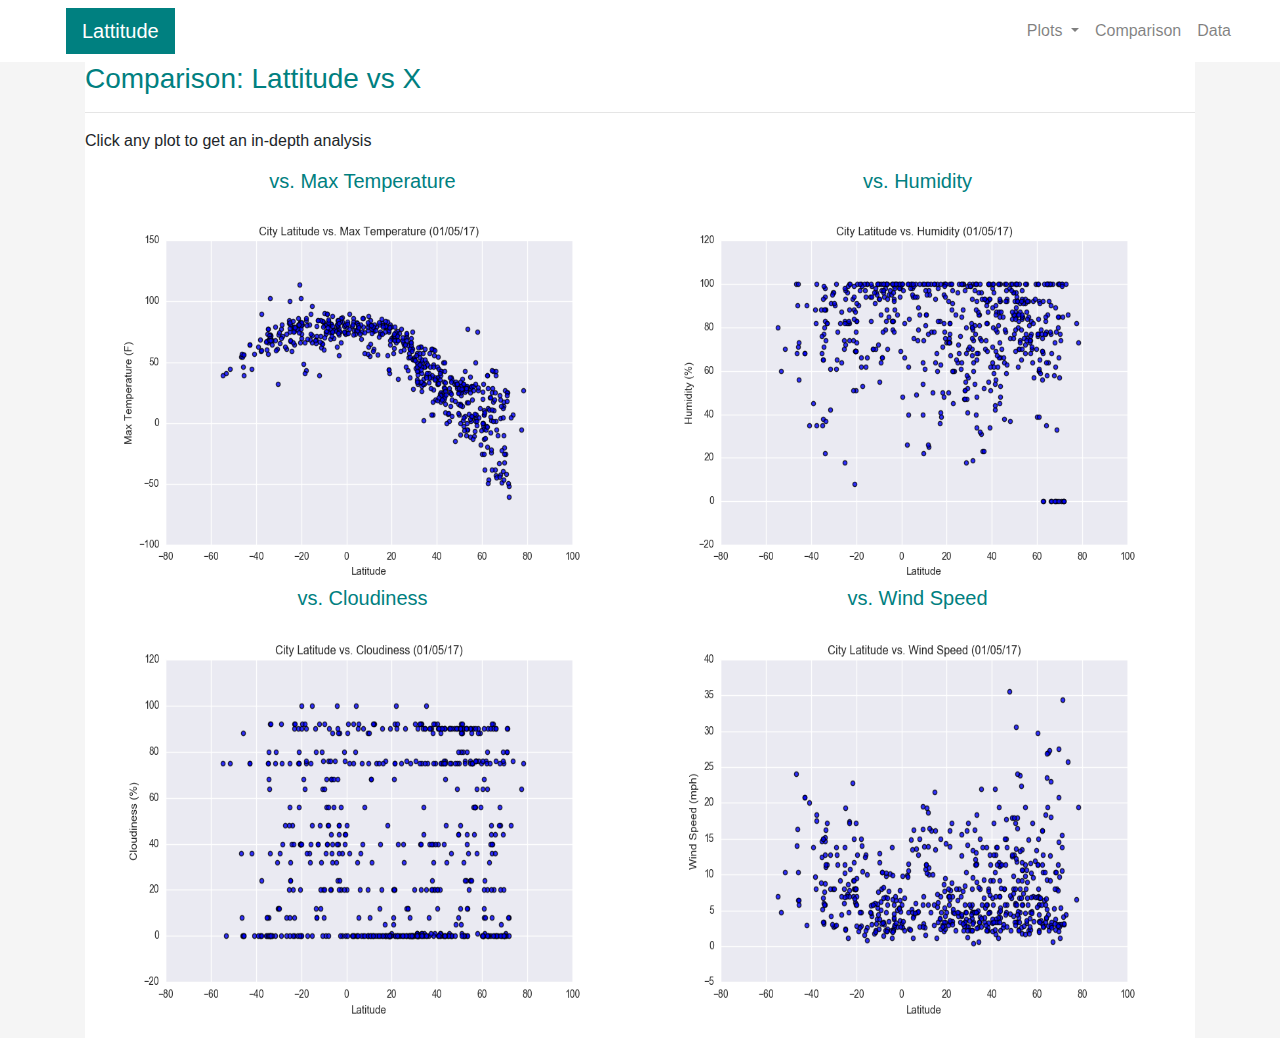
==== comparison.html @ bf182278 "update" ====
<!DOCTYPE html>
<html>
    <head>
        <title>Web Homework</title>
        <link rel="stylesheet" href="https://stackpath.bootstrapcdn.com/bootstrap/4.3.1/css/bootstrap.min.css" integrity="sha384-ggOyR0iXCbMQv3Xipma34MD+dH/1fQ784/j6cY/iJTQUOhcWr7x9JvoRxT2MZw1T" crossorigin="anonymous">
        <link rel="stylesheet" href="style.css">
    </head>

    <body>

        <div class = "navigation">
            <nav class="navbar navbar-expand-lg navbar-light" id = "nav">
                <a class="navbar-brand" id ="title" href="index.html">Lattitude</a>
                <button class="navbar-toggler" type="button" data-toggle="collapse" data-target="#navbarDropdown" aria-controls="navbarDropdown" aria-expanded="false" aria-label="Dropdown">
                    <span class="navbar-toggler-icon"></span>
                </button>

                <div class="collapse navbar-collapse stuff" id="navbarDropdown">
                    <ul class="navbar-nav ml-auto">
                        <li class="nav-item dropdown">
                            <a class="nav-link dropdown-toggle" href="#" id="navbarDropdownMenuLink" data-toggle="dropdown" aria-haspopup="true" aria-expanded="false">
                                Plots
                            </a>
                            <div class="dropdown-menu" aria-labelledby="navbarDropdownMenuLink">
                                <a class="dropdown-item" href="temperature.html">Temperature</a>
                                <a class="dropdown-item" href="humidity.html">Humidity</a>
                                <a class="dropdown-item" href="cloudiness.html">Cloudiness</a>
                                <a class="dropdown-item" href="windspeed.html">Wind Speed</a>
                            </div>
                        </li>
                        <li class="nav-item">
                            <a class="nav-link" href="comparison.html">Comparison</a>
                        </li>
                        <li class="nav-item">
                            <a class="nav-link" href="data.html">Data</a>
                        </li>
                    </ul>
                </div>
            </nav>
        </div>

        <div class = "container">
            <div class = "row">
                <div class = "col-sm-12">
                    <div class = "dataBox">
                        <h3>Comparison: Lattitude vs X</h3>
                        <hr>
                        <p>Click any plot to get an in-depth analysis</p>
                        
                        <div class = "container">
                            <div class = "row">
                                <div class = "col-sm-6">
                                    <h5>vs. Max Temperature</h5>
                                    <a href="temperature.html">
                                        <img class = "boxImg" src = "Resources/assets/images/Fig1.png" alt = "Temp Chart">
                                    </a>
                                </div>
                                <div class = "col-sm-6">
                                    <h5>vs. Humidity</h5>
                                    <a href="humidity.html">
                                        <img class = "boxImg" src = "Resources/assets/images/Fig2.png" alt = "Humid Chart">
                                    </a>
                                </div>
                            </div>
                            <div class = "row boxData">
                                <div class = "col-sm-6">
                                    <br>
                                    <h5>vs. Cloudiness</h5>
                                    <a href="cloudiness.html">
                                        <img class = "boxImg" src = "Resources/assets/images/Fig3.png" alt = "Cloud Chart">
                                    </a>
                                </div>
                                <div class = "col-sm-6">
                                    <br>
                                    <h5>vs. Wind Speed</h5>
                                    <a href="windspeed.html">
                                        <img class = "boxImg" src = "Resources/assets/images/Fig4.png" alt = "Wind Chart">
                                    </a>
                                </div>
                            </div>
                        </div>
                    </div>
                </div>
            </div>
        </div>


        <script src="https://code.jquery.com/jquery-3.3.1.slim.min.js" integrity="sha384-q8i/X+965DzO0rT7abK41JStQIAqVgRVzpbzo5smXKp4YfRvH+8abtTE1Pi6jizo" crossorigin="anonymous"></script>
        <script src="https://cdnjs.cloudflare.com/ajax/libs/popper.js/1.14.7/umd/popper.min.js" integrity="sha384-UO2eT0CpHqdSJQ6hJty5KVphtPhzWj9WO1clHTMGa3JDZwrnQq4sF86dIHNDz0W1" crossorigin="anonymous"></script>
        <script src="https://stackpath.bootstrapcdn.com/bootstrap/4.3.1/js/bootstrap.min.js" integrity="sha384-JjSmVgyd0p3pXB1rRibZUAYoIIy6OrQ6VrjIEaFf/nJGzIxFDsf4x0xIM+B07jRM" crossorigin="anonymous"></script>

    </body>

</html>
---- style.css ----
#title
{
    background: teal;
    color: white;
    font-size: 20px;
    padding: inherit;
    margin: inherit;
    border:inherit;
    margin-left: 50px;
    
}

ul
{
    margin-right: 25px;
}

body
{
    background-color: whitesmoke;
}

tr:nth-child(even) 
{
    background-color: lightslategray;
}

.dataBox
{
    background-color: white;
    padding-bottom: 60px;
}

#nav
{
    background-color: white;
}

h3
{
    color: teal;
}

h4
{
    color: teal;
}

h5
{
    color:teal;
    text-align: center;
}
.boxImg
{
    width:100%;
    height:100%;
}

#mainImg
{
    width:50%;
    height:50%;
}


.box
{
    background-color: white;
    margin-top: 50px;
    margin-bottom: 50px;
    padding: 20px 15px 5px;
}

th,
td
{
    text-align: center;
    padding: 2px;
}

@media(max-width: 991.98px)
{
    #nav
    {
        background-color: teal;
    }

    .navbar div
    {
        background-color: white;
    }
}
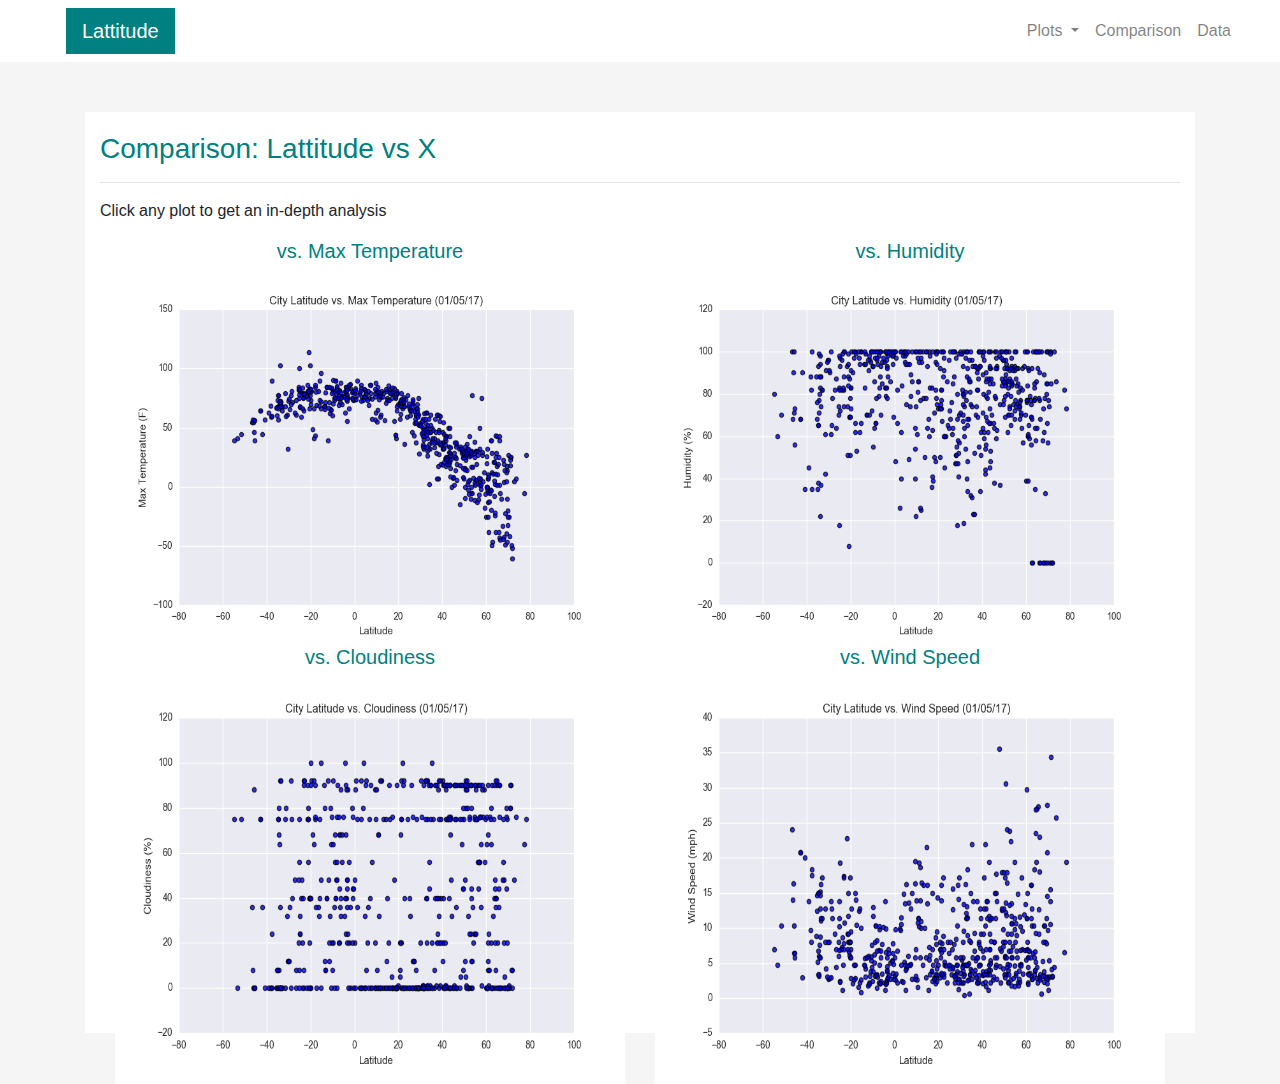
==== commit ad268d41: "fixing box" ====
--- a/comparison.html
+++ b/comparison.html
@@ -42,7 +42,7 @@
         <div class = "container">
             <div class = "row">
                 <div class = "col-sm-12">
-                    <div class = "dataBox">
+                    <div class = "box dataBox">
                         <h3>Comparison: Lattitude vs X</h3>
                         <hr>
                         <p>Click any plot to get an in-depth analysis</p>
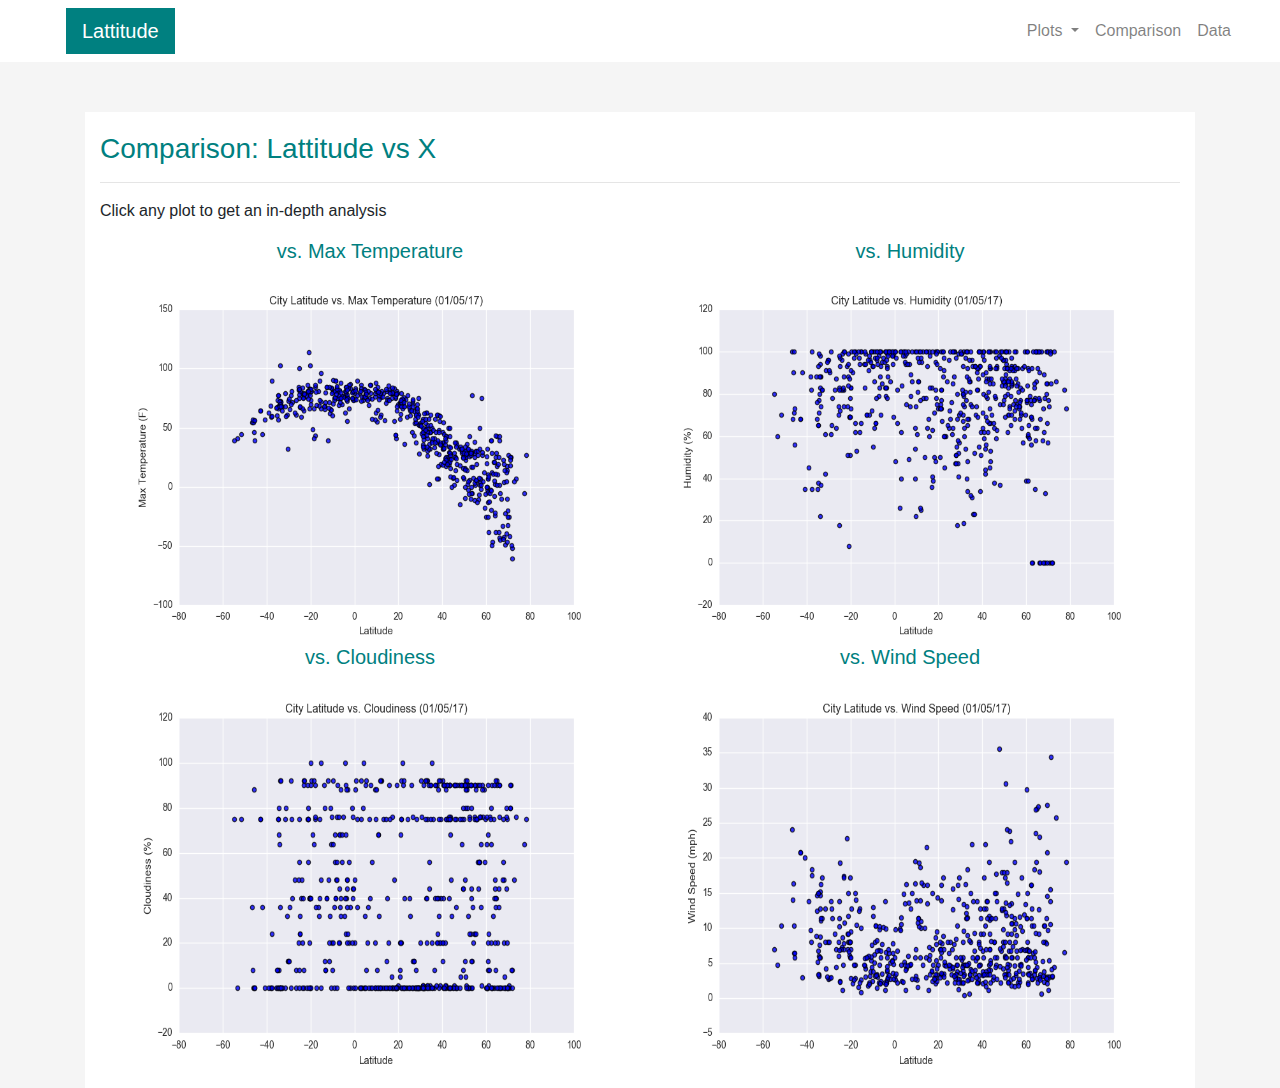
==== commit 9bc7ecd8: "fixing comparison box again" ====
--- a/comparison.html
+++ b/comparison.html
@@ -42,7 +42,7 @@
         <div class = "container">
             <div class = "row">
                 <div class = "col-sm-12">
-                    <div class = "box dataBox">
+                    <div class = "dataBox">
                         <h3>Comparison: Lattitude vs X</h3>
                         <hr>
                         <p>Click any plot to get an in-depth analysis</p>
--- a/style.css
+++ b/style.css
@@ -28,6 +28,8 @@
 .dataBox
 {
     background-color: white;
+    margin-top: 50px;
+    padding: 20px 15px 5px;
     padding-bottom: 60px;
 }
 
